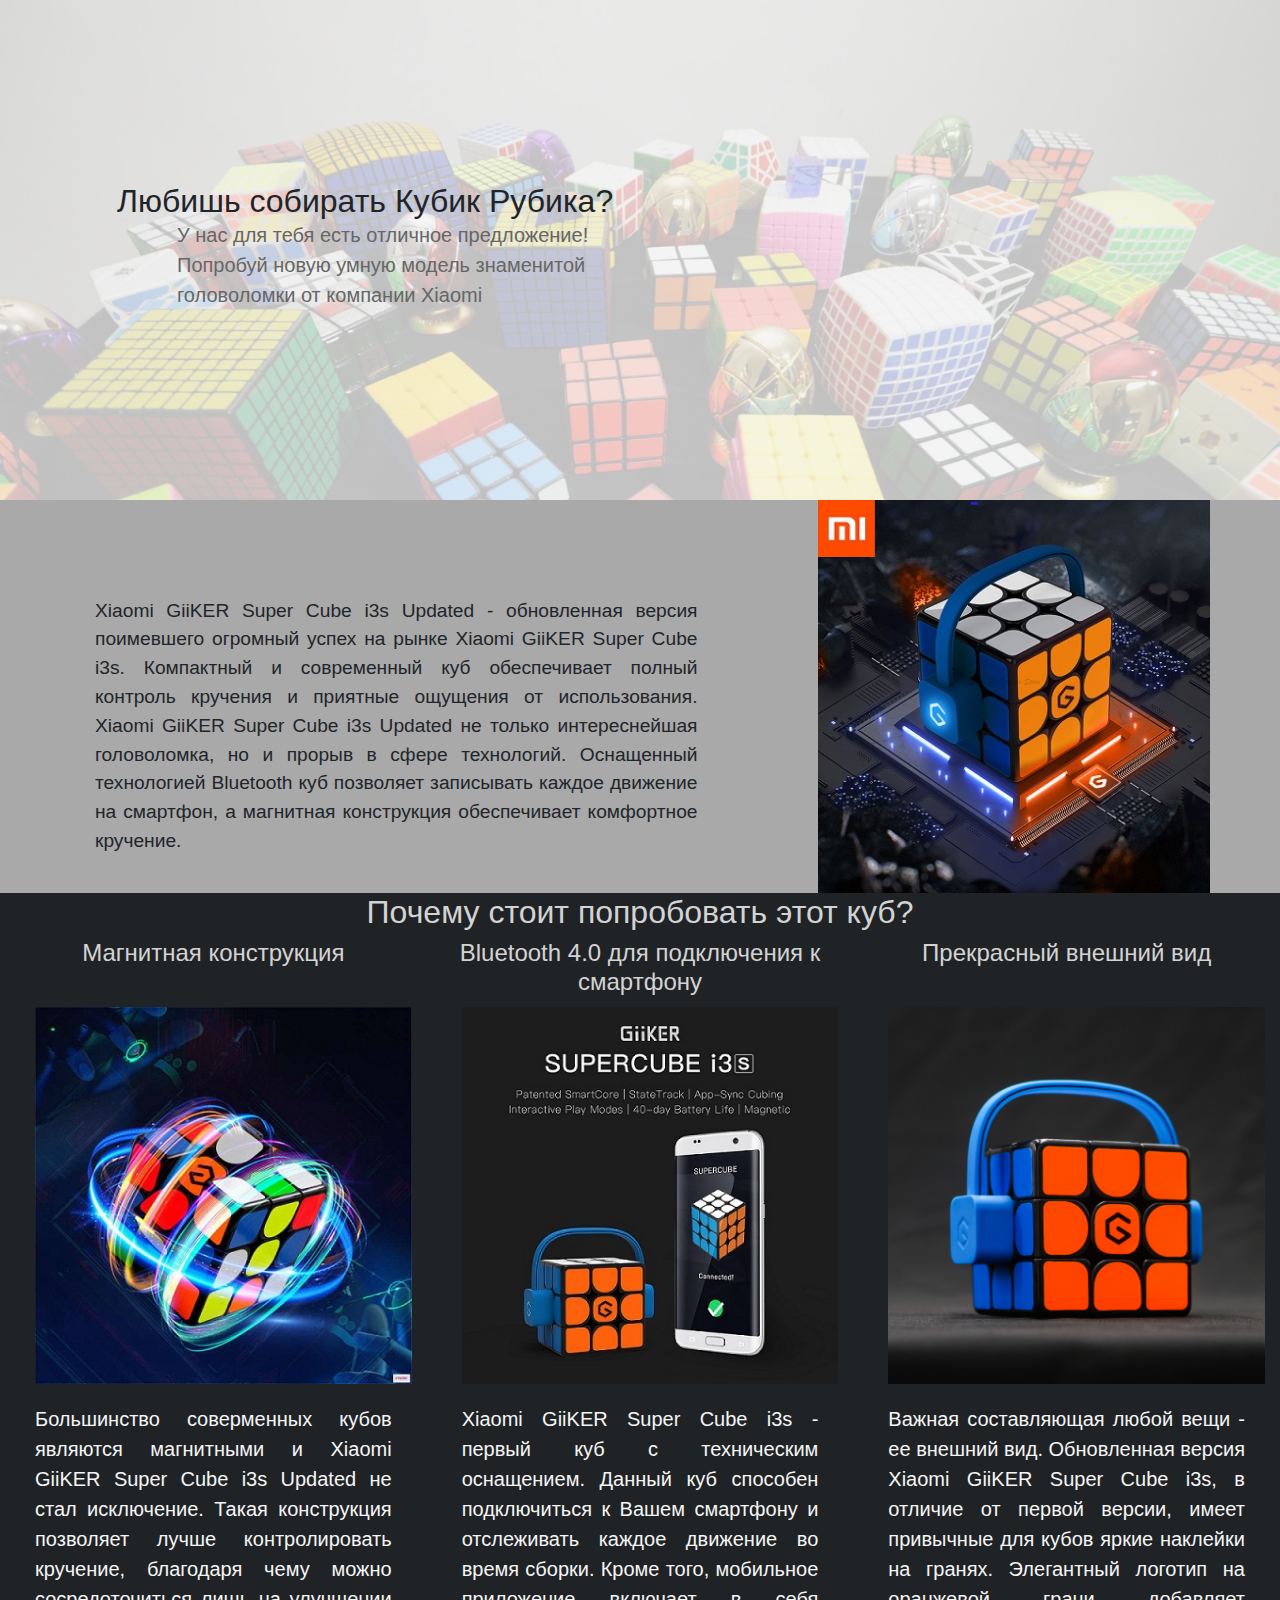
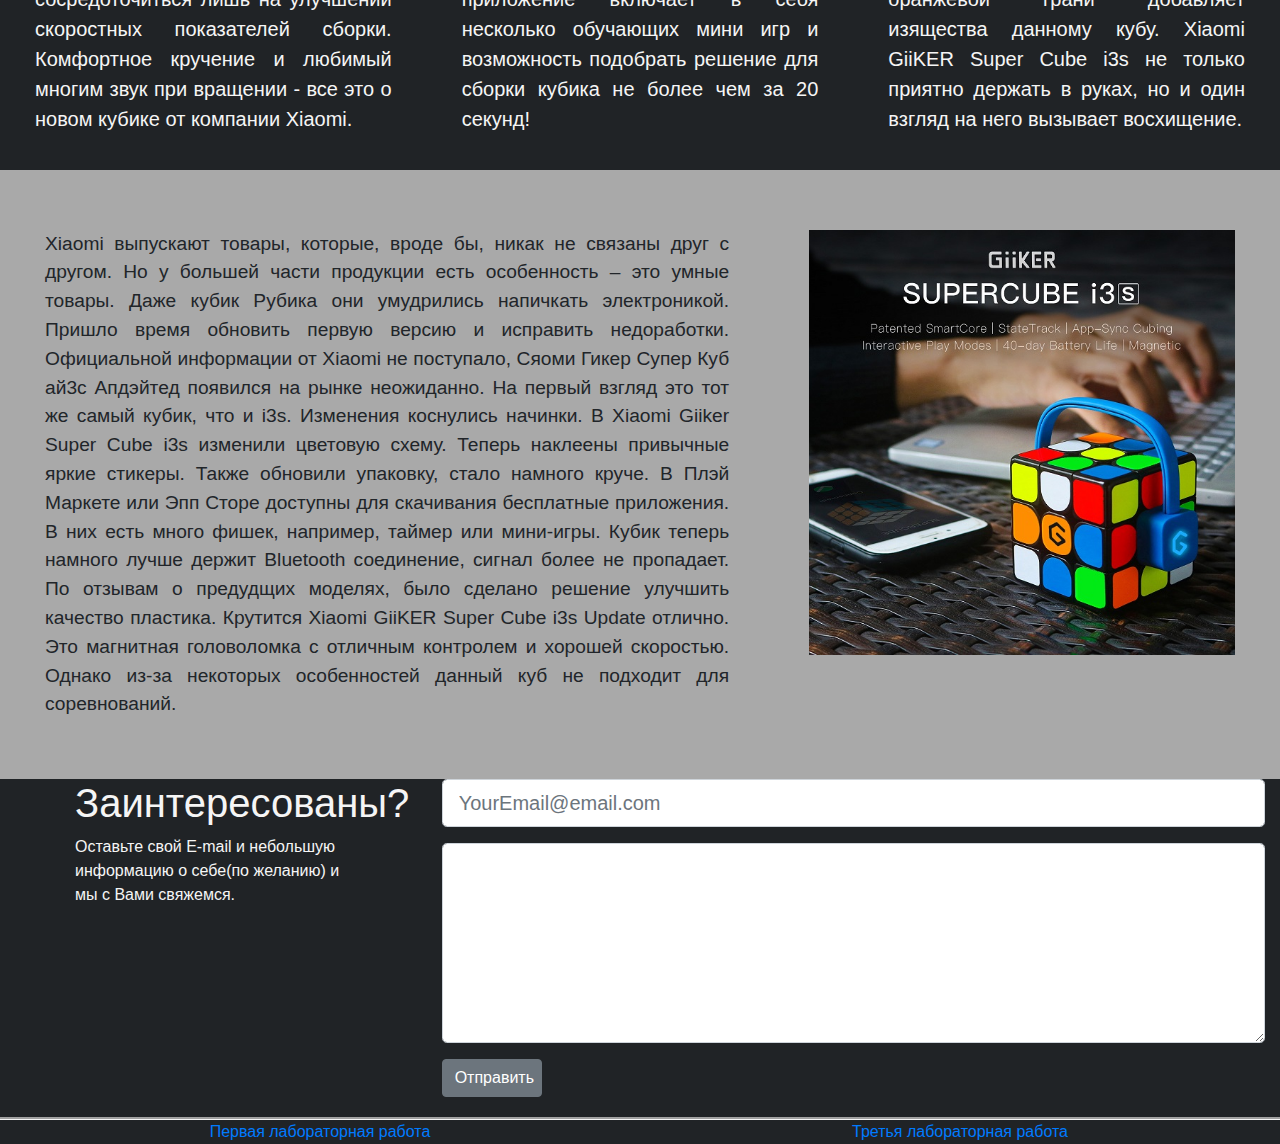
==== Lab2/index.html @ df4c1d09 "Added landing page" ====
﻿<!DOCTYPE html>
<html lang="en">
<head>
    <title>Лабораторная работа 2</title>
    <meta name="viewport" content="width=device-width, initial-scale=1">
    <!-- css files -->
    <link rel="stylesheet" type="text/css" href="css/bootstrap.min.css">
    <link rel="stylesheet" type="text/css" href="css/bootstrap-grid.min.css">
    <link rel="stylesheet" type="text/css" href="css/bootstrap-reboot.min.css">
    <link rel="stylesheet" type="text/css" href="css/main.css">


</head>
<body>
<!-- Шапка -->
<header class="header">
    <div class="overlay">
        <div class="container">
            <div class="caption">
                <h2>Любишь собирать Кубик Рубика?
                <p>У нас для тебя есть отличное предложение! Попробуй новую умную модель знаменитой головоломки от компании Xiaomi </p></h2>
            </div>
        </div>
    </div>
</header>

<!-- Краткое описание -->
<div class="container description">
    <div class="row">
        <div class="col-xl-7 short">
            Xiaomi GiiKER Super Cube i3s Updated - обновленная версия поимевшего огромный успех на рынке
            Xiaomi GiiKER Super Cube i3s. Компактный и современный куб обеспечивает полный контроль кручения и приятные ощущения от
            использования. Xiaomi GiiKER Super Cube i3s Updated не только интереснейшая головоломка, но и прорыв в сфере технологий.
            Оснащенный технологией Bluetooth куб позволяет записывать каждое движение на смартфон, а магнитная конструкция обеспечивает
            комфортное кручение.
        </div>
        <div class="col-md-7 col-xl-5 container short-image" >
            <img  src="images/descr-photo.jpg" class="img-fluid" >
        </div>
    </div>
</div>

<!-- Преимущества -->
<div class="container-fluid advantages">
    <h2>Почему стоит попробовать этот куб?</h2>
    <div class="row">
        <div class="col-lg-4 col-md-6"><h4>Магнитная конструкция</h4>
            <img src="images/magnets.jpg" class="image img-fluid mx-auto">
            <p>Большинство соверменных кубов являются магнитными и Xiaomi GiiKER Super Cube i3s Updated не стал исключение.
            Такая конструкция позволяет лучше контролировать кручение, благодаря чему можно сосредоточиться лишь на улучшении скоростных
            показателей сборки. Комфортное кручение и любимый многим звук при вращении - все это о новом кубике от компании Xiaomi.</p>
        </div>
        <div class="col-lg-4 col-md-6"><h4>Bluetooth 4.0 для подключения к смартфону</h4>
            <img src="images/Mobile%20connection.jpg" class="image img-fluid mx-auto">
            <p>Xiaomi GiiKER Super Cube i3s - первый куб с техническим оснащением. Данный куб способен подключиться к Вашем смартфону
            и отслеживать каждое движение во время сборки. Кроме того, мобильное приложение включает в себя несколько обучающих мини игр и
            возможность подобрать решение для сборки кубика не более чем за 20 секунд!</p>
        </div>
        <div class="col-lg-4 " align="center"><h4>Прекрасный внешний вид</h4>
            <img src="images/estetic.jpg" class="image img-fluid mx-auto">
            <p>Важная составляющая любой вещи - ее внешний вид. Обновленная версия Xiaomi GiiKER Super Cube i3s, в отличие от первой версии,
            имеет привычные для кубов яркие наклейки на гранях. Элегантный логотип на оранжевой грани добавляет изящества данному кубу.
            Xiaomi GiiKER Super Cube i3s не только приятно держать в руках, но и один взгляд на него вызывает восхищение.</p>
        </div>


    </div>
</div>

<!-- Описание -->
<div class="container-fluid description">
    <div class="row">
        <div class="col-xl-7 full">
            Xiaomi выпускают товары, которые, вроде бы, никак не связаны друг с другом. Но у большей части продукции есть особенность
            – это умные товары. Даже кубик Рубика они умудрились напичкать электроникой. Пришло время обновить первую версию и исправить
            недоработки.
            Официальной информации от Xiaomi не поступало, Сяоми Гикер Супер Куб ай3с Апдэйтед появился на рынке неожиданно.
            На первый взгляд это тот же самый кубик, что и i3s. Изменения коснулись начинки. В Xiaomi Giiker Super Cube i3s изменили
            цветовую схему. Теперь наклеены привычные яркие стикеры. Также обновили упаковку, стало намного круче. В Плэй Маркете или Эпп Сторе
            доступны для скачивания бесплатные приложения. В них есть много фишек, например, таймер или мини-игры.
            Кубик теперь намного лучше держит Bluetooth соединение, сигнал более не пропадает. По отзывам о предудщих моделях,
            было сделано решение улучшить качество пластика. Крутится Xiaomi GiiKER Super Cube i3s Update отлично.
            Это магнитная головоломка с отличным контролем и хорошей скоростью. Однако из-за некоторых особенностей данный куб не подходит
            для соревнований.
        </div>
        <div class="col-md-7 col-xl-5 container full-image">
            <img src="images/full-descr-photo.jpg" class="img-fluid">
        </div>
    </div>

</div>

<!-- Обратная связь -->
<div class="container-fluid contact-form">
    <form>
        <div class="row">
            <div class="col-md-4">
                <h1>Заинтересованы?</h1>
                <p>Оставьте свой E-mail и небольшую информацию о себе(по желанию) и мы с Вами свяжемся.</p>
            </div>
            <div class="col-md-8">
                <div class="form-group">
                    <input type="email" class="form-control form-control-lg" placeholder="YourEmail@email.com" name="email" required>
                </div>
                <div class="form-group">
                    <textarea class="form-control form-control-lg"></textarea>
                </div>
                <input type="submit" class="btn btn-secondary btn-block" value="Отправить" name="">
            </div>
        </div>
    </form>
</div>
<footer class="container-fluid footer">
    <div class="row">
        <div class="col-md-6"><a href="../index.html">Первая лабораторная работа</a></div>
        <div class="col-md-6"><a href="../index.html">Третья лабораторная работа</a></div>
    </div>
</footer>


<!-- scripts -->
<script type="text/javascript" src="js/bootstrap.min.js"></script>
<script type="text/javascript" src="js/bootstrap.bundle.min.js.min.js"></script>
<script type="text/javascript" src='js/main.js'></script>
</body>
</html>
---- Lab2/css/main.css ----
.header{
    position: relative;
    background-image: url('../images/header.jpg');
    background-attachment: fixed;
    background-size: cover;
    background-position: center;
    height: 500px;
}
body {
    background-color: darkgray;
}
.overlay{
    position: absolute;
    min-height: 100%;
    min-width: 100%;
    left: 0;
    top: 0;
    background: rgba(244, 244, 244, 0.79);
}
.caption{
    position: absolute;
    top: 30%;
    margin: auto;
    padding: 2em;
}
.caption p{
    color:#666;
    font-size: 20px;
    width: 50%;
    line-height: 1.5;
}
.description{
    padding: 0;
    font-size: larger;
}
.description .short{
    align-content: center;
    vertical-align: center;
    padding-top: 70px;
    padding-left: 40px;
    padding-right: 40px;
    padding-bottom: 10px;
    text-align: justify;
}
.description .full {
    align-content: center;
    vertical-align: center;
    padding: 60px;
    padding-right: 20px;
    text-align: justify;
}
.description .short-image {
    display: inline-block;
    height: auto;
    max-width: 100%;
    padding-left: 80px;
}
.description .full-image {
    display: inline-block;
    height: auto;
    max-width: 100%;
    padding: 60px;
}
.advantages{
    background-color: #202326;
    color: lightgrey;
}
.advantages h2 {
    text-align: center;
}
.advantages h4 {
    text-align: center;
    min-height: 60px;
}
.advantages .image {
    display: block;
    height: auto;
    max-width: 100%;
    padding-left: 20px;
}
.advantages p {
    font-size: 20px;
    padding: 20px;
    text-align: justify;
}
.contact-form {
   background-color: #202326;
    padding-bottom: 20px;
}
.contact-form textarea {
    min-height: 200px;
    font-size: 16px;
}
.contact-form h1, p {
    color: whitesmoke;
    padding-left: 60px;
    padding-right: 60px;
}
.contact-form .btn {
    max-width: 100px;
}
.footer {
    background-color: #202326;
    border-top: whitesmoke;
    border-top-style: groove;
    text-align: center;
}
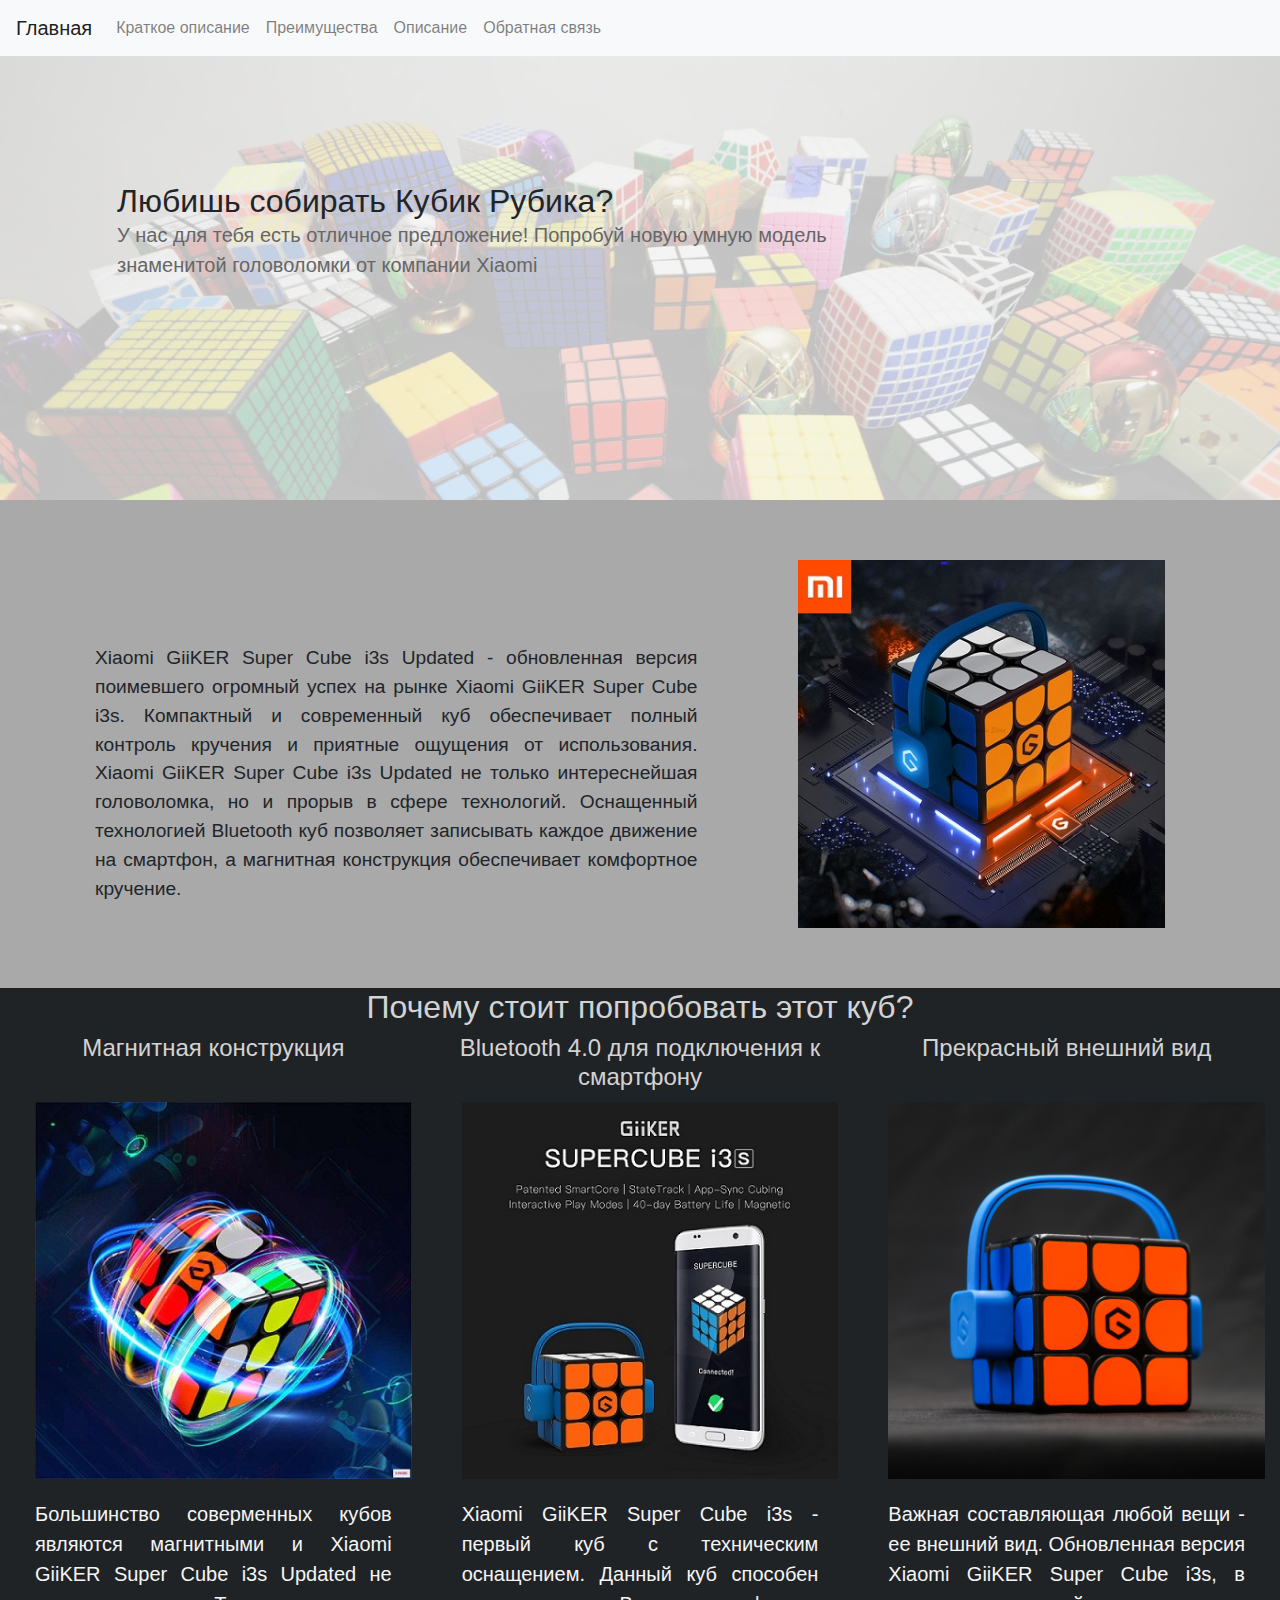
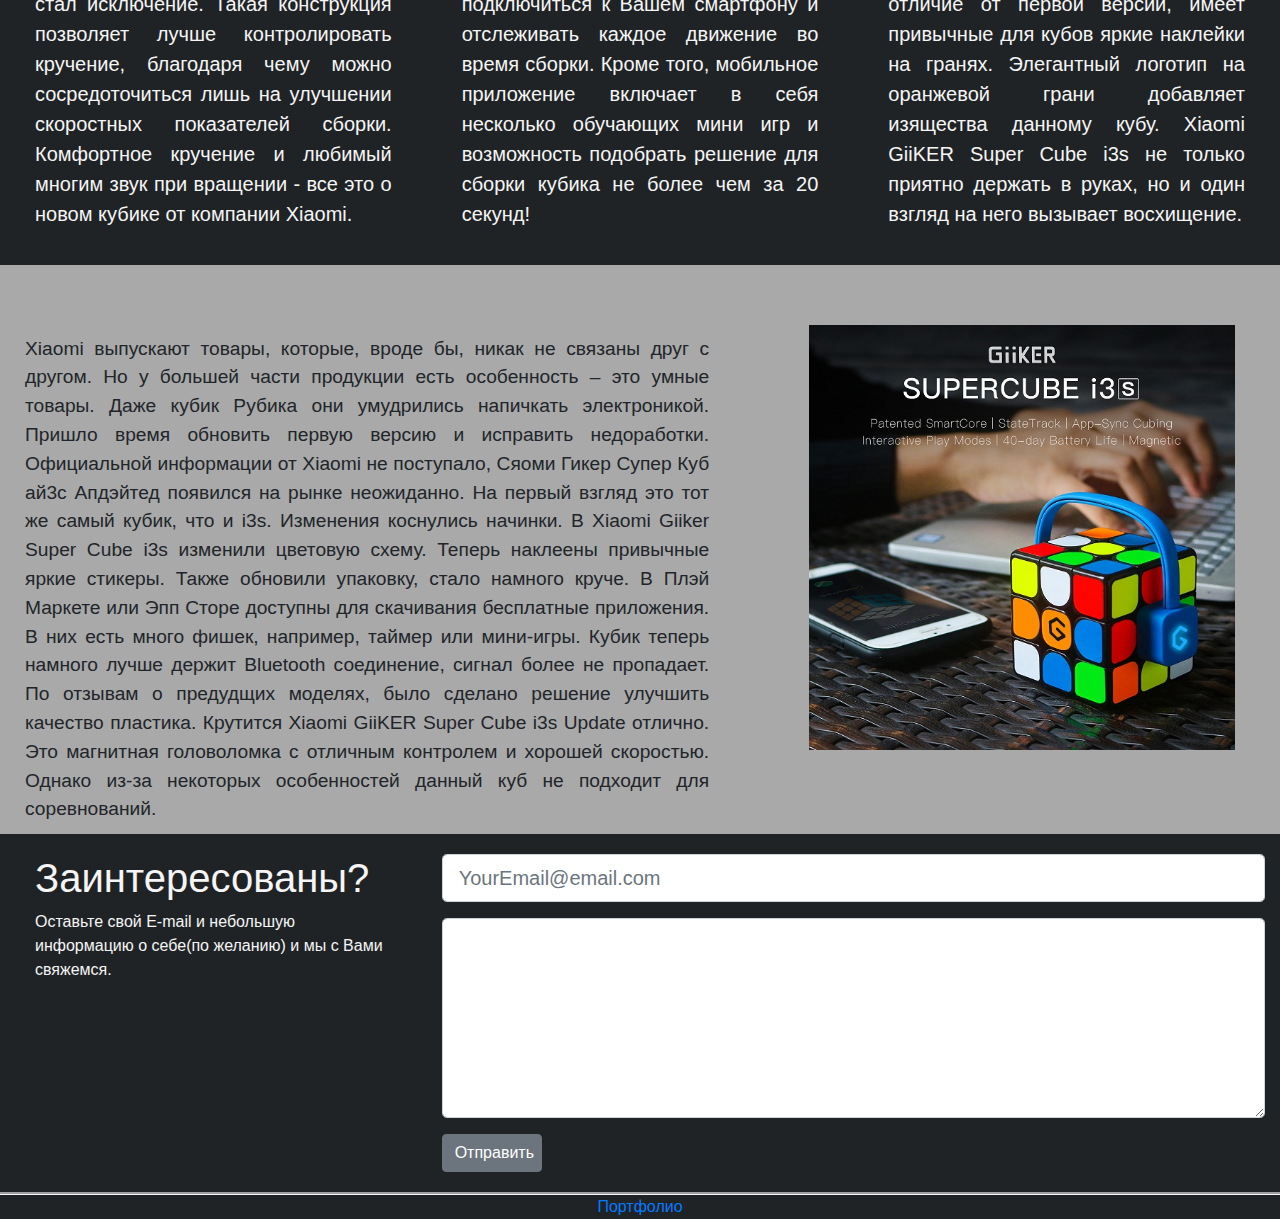
==== commit 2797e0aa: "Rework lab1 as portfolio" ====
--- a/Lab2/index.html
+++ b/Lab2/index.html
@@ -12,6 +12,22 @@
 
 </head>
 <body>
+<!-- Навигация -->
+<nav class="fixed-top navbar navbar-expand-lg navbar-light bg-light">
+    <a class="navbar-brand" href="#">Главная</a>
+    <button class="navbar-toggler" type="button" data-toggle="collapse" data-target="#navbarNav" aria-controls="navbarNav" aria-expanded="false" aria-label="Toggle navigation">
+        <span class="navbar-toggler-icon"></span>
+    </button>
+    <div class ="collapse navbar-collapse">
+       <div class = "navbar-nav nav-pills">
+           <a class ="nav-item nav-link" href ="#about">Краткое описание</a>
+           <a class="nav-item nav-link" href="#advantages">Преимущества</a>
+           <a class="nav-item nav-link" href="#description">Описание</a>
+           <a class="nav-item nav-link" href="#order">Обратная связь</a>
+       </div>
+    </div>
+</nav>    
+    
 <!-- Шапка -->
 <header class="header">
     <div class="overlay">
@@ -25,7 +41,7 @@
 </header>
 
 <!-- Краткое описание -->
-<div class="container description">
+<div class="container description" id="about">
     <div class="row">
         <div class="col-xl-7 short">
             Xiaomi GiiKER Super Cube i3s Updated - обновленная версия поимевшего огромный успех на рынке
@@ -41,7 +57,7 @@
 </div>
 
 <!-- Преимущества -->
-<div class="container-fluid advantages">
+<div class="container-fluid advantages" id="advantages">
     <h2>Почему стоит попробовать этот куб?</h2>
     <div class="row">
         <div class="col-lg-4 col-md-6"><h4>Магнитная конструкция</h4>
@@ -68,7 +84,7 @@
 </div>
 
 <!-- Описание -->
-<div class="container-fluid description">
+<div class="container-fluid description" id="description">
     <div class="row">
         <div class="col-xl-7 full">
             Xiaomi выпускают товары, которые, вроде бы, никак не связаны друг с другом. Но у большей части продукции есть особенность
@@ -91,7 +107,7 @@
 </div>
 
 <!-- Обратная связь -->
-<div class="container-fluid contact-form">
+<div class="container-fluid contact-form" id="order">
     <form>
         <div class="row">
             <div class="col-md-4">
@@ -112,8 +128,7 @@
 </div>
 <footer class="container-fluid footer">
     <div class="row">
-        <div class="col-md-6"><a href="../index.html">Первая лабораторная работа</a></div>
-        <div class="col-md-6"><a href="../index.html">Третья лабораторная работа</a></div>
+        <div class="col-md-6 offset-md-3"><a href="../index.html">Портфолио</a></div>
     </div>
 </footer>
 
@@ -123,4 +138,4 @@
 <script type="text/javascript" src="js/bootstrap.bundle.min.js.min.js"></script>
 <script type="text/javascript" src='js/main.js'></script>
 </body>
-</html>+</html>
--- a/Lab2/css/main.css
+++ b/Lab2/css/main.css
@@ -4,7 +4,7 @@
     background-attachment: fixed;
     background-size: cover;
     background-position: center;
-    height: 500px;
+    min-height: 500px;
 }
 body {
     background-color: darkgray;
@@ -26,8 +26,10 @@
 .caption p{
     color:#666;
     font-size: 20px;
-    width: 50%;
+    width: 70%;
     line-height: 1.5;
+    padding: 0;
+    padding-bottom: 10px;
 }
 .description{
     padding: 0;
@@ -45,15 +47,17 @@
 .description .full {
     align-content: center;
     vertical-align: center;
-    padding: 60px;
-    padding-right: 20px;
+    padding-top: 70px;
+    padding-left: 40px;
+    padding-right: 40px;
+    padding-bottom: 10px;
     text-align: justify;
 }
 .description .short-image {
     display: inline-block;
     height: auto;
     max-width: 100%;
-    padding-left: 80px;
+    padding: 60px;
 }
 .description .full-image {
     display: inline-block;
@@ -86,6 +90,7 @@
 .contact-form {
    background-color: #202326;
     padding-bottom: 20px;
+    padding-top: 20px;
 }
 .contact-form textarea {
     min-height: 200px;
@@ -93,8 +98,8 @@
 }
 .contact-form h1, p {
     color: whitesmoke;
-    padding-left: 60px;
-    padding-right: 60px;
+    padding-left: 20px;
+    padding-right: 20px;
 }
 .contact-form .btn {
     max-width: 100px;
@@ -104,4 +109,12 @@
     border-top: whitesmoke;
     border-top-style: groove;
     text-align: center;
-}+}
+@media all and (orientation: portrait) {
+	.contact-form h1, p {
+		padding-left: 5px;
+	}
+	.caption p {
+		width: 90%;
+	}
+}
